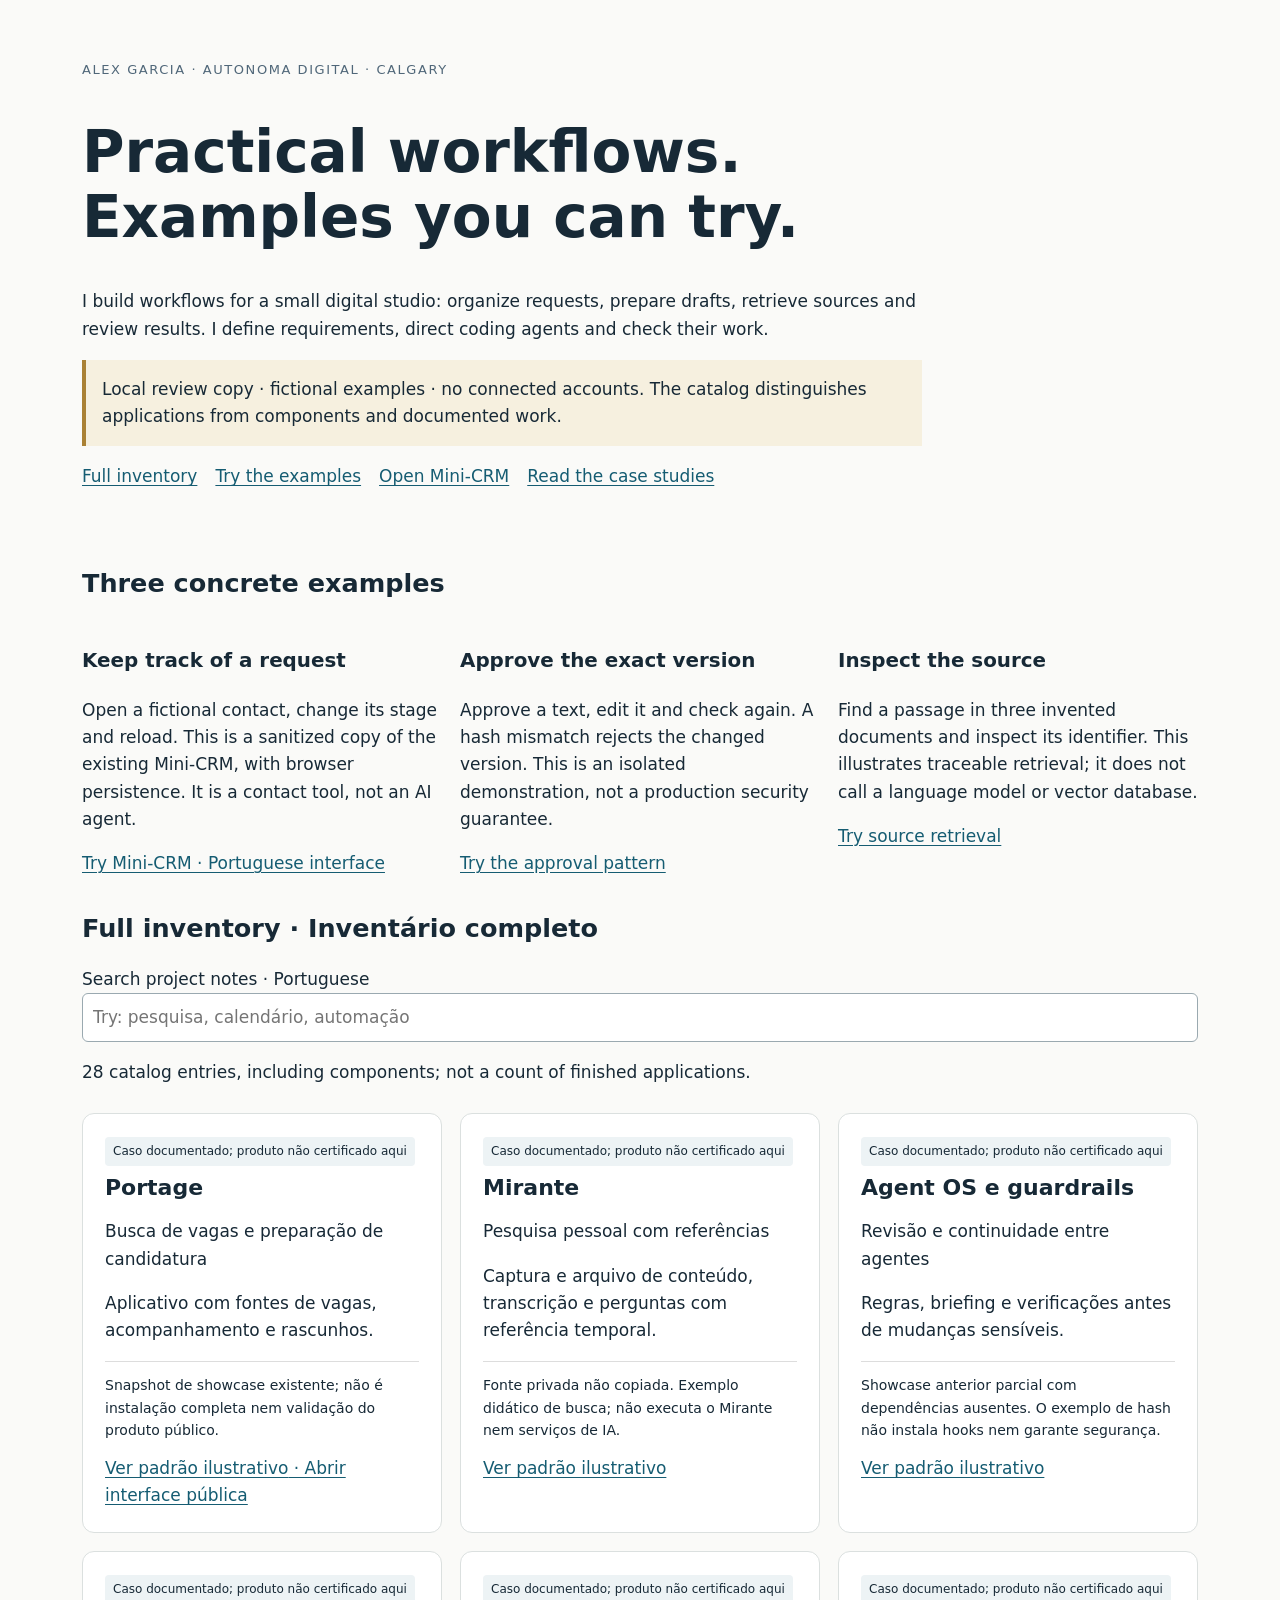
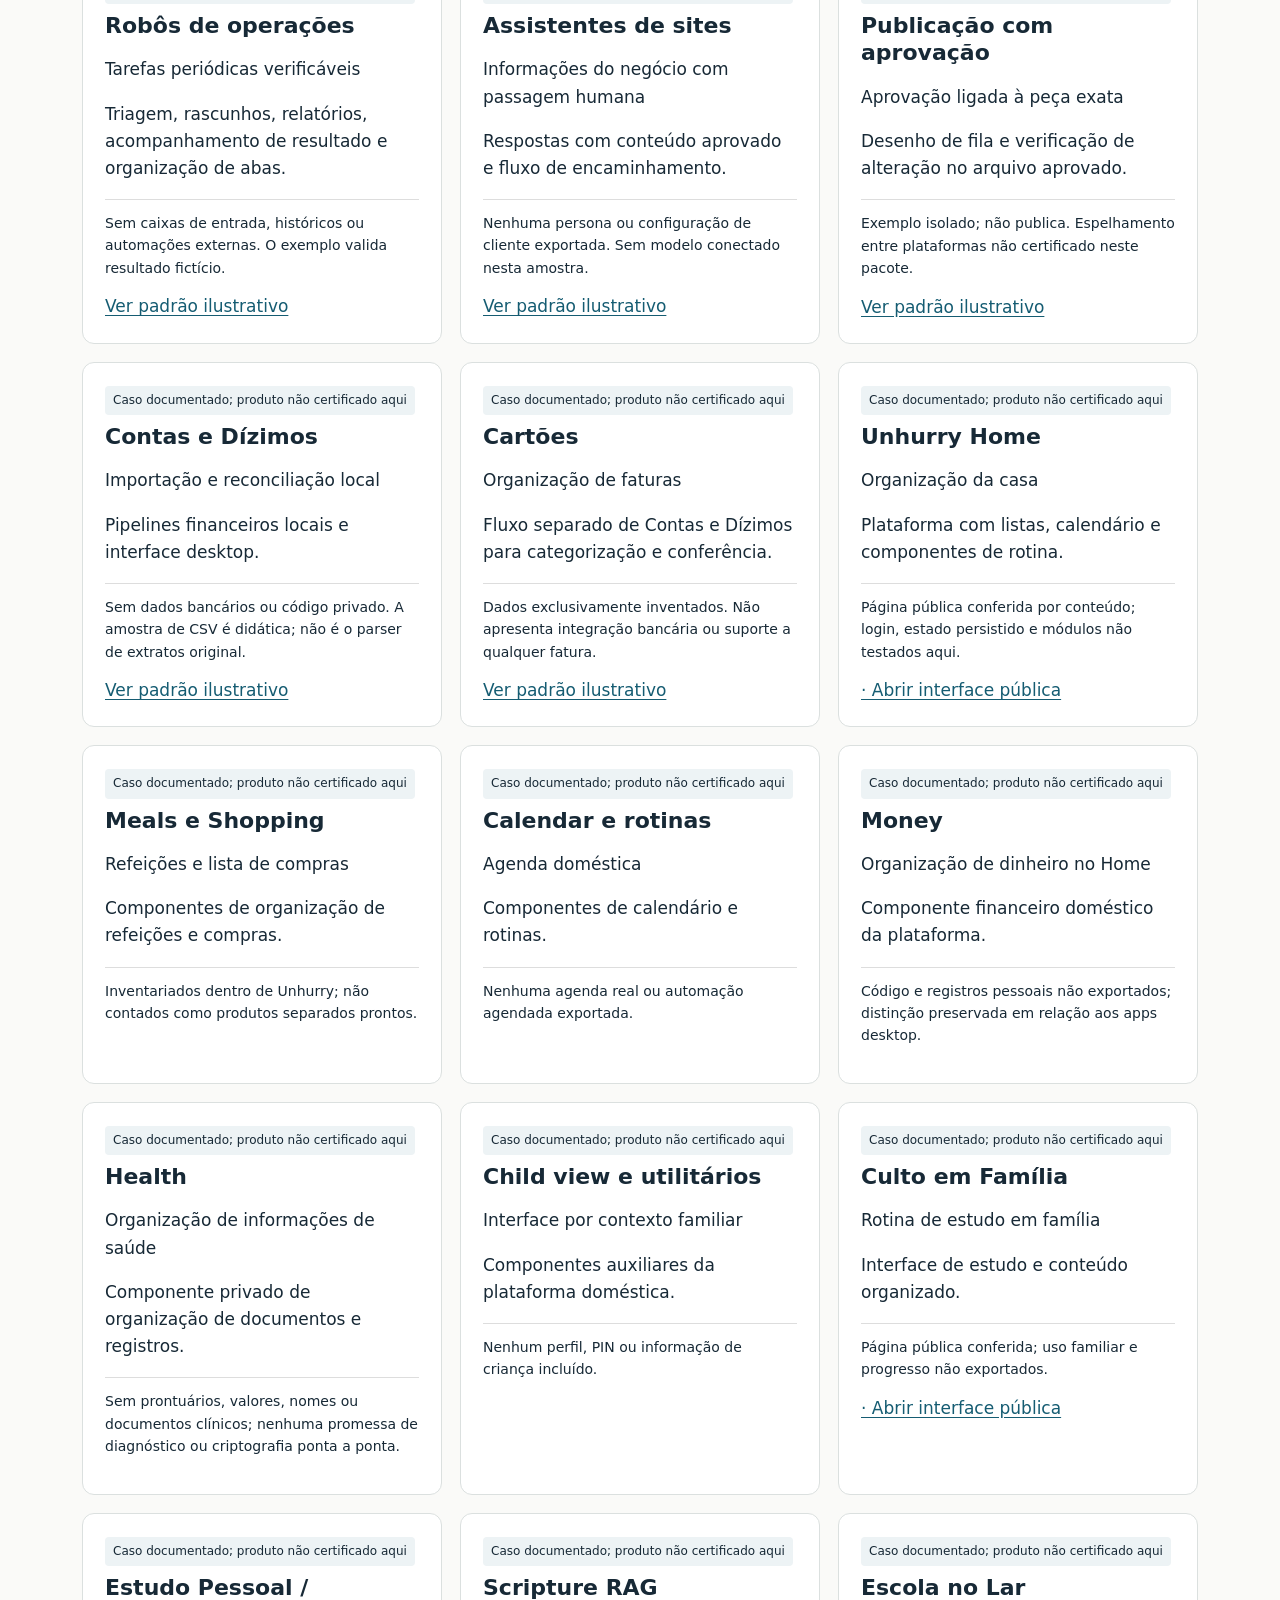
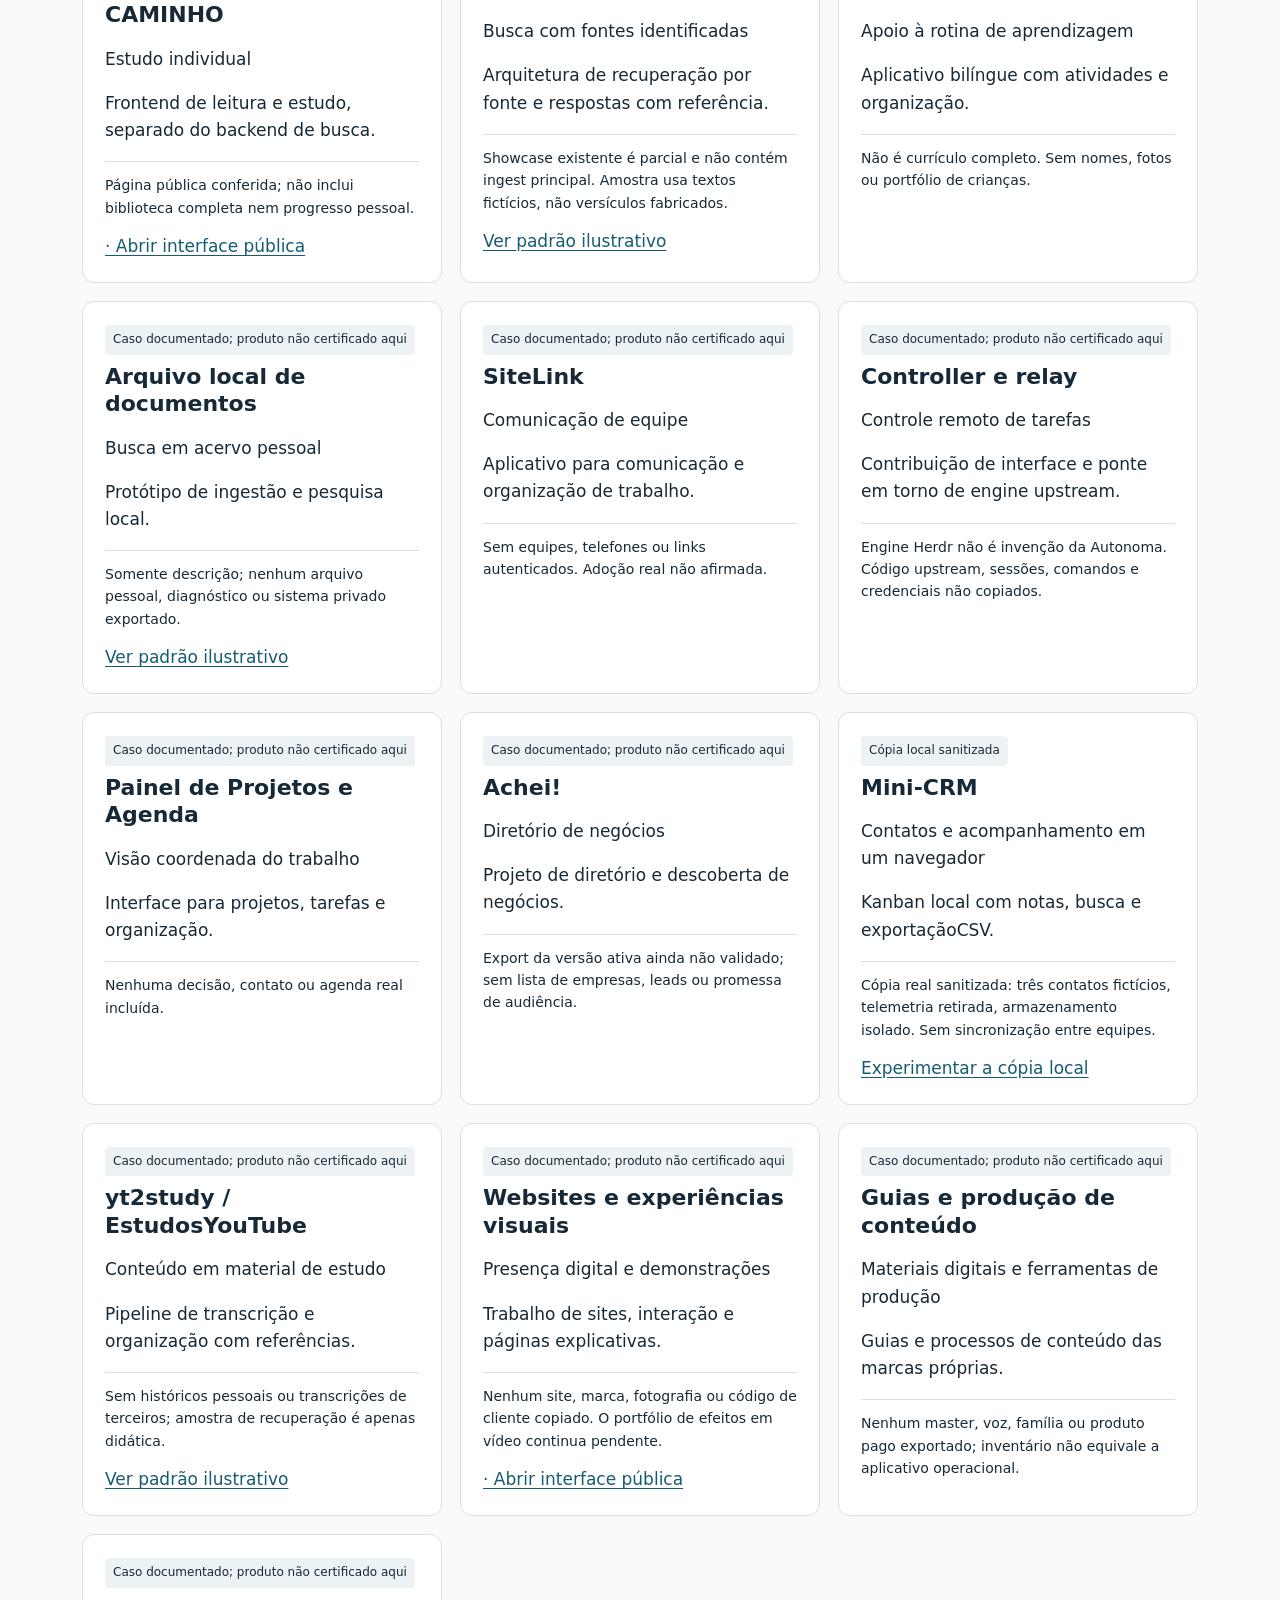
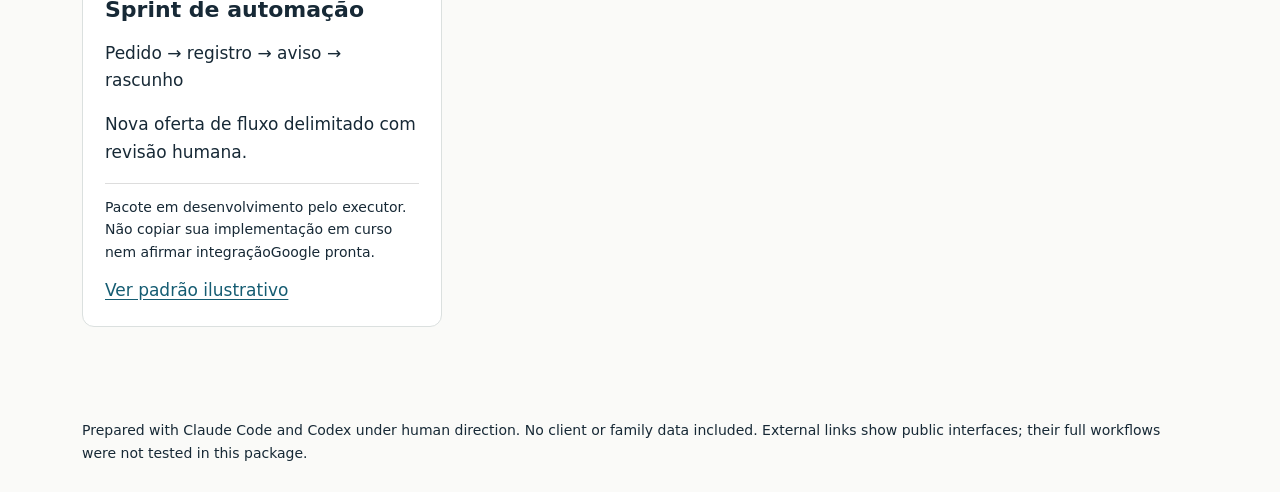
==== index.html @ f644d79d "feat: publish reviewed automation portfolio and fictional-data examples" ====
<!doctype html><html lang="en"><meta charset="utf-8"><meta name="viewport" content="width=device-width,initial-scale=1"><meta name="robots" content="noindex,nofollow"><title>Autonoma · Applied automation portfolio</title><link rel="stylesheet" href="style.css"><header><div class="eyebrow">Alex Garcia · Autonoma Digital · Calgary</div><h1>Practical workflows. Examples you can try.</h1><p>I build workflows for a small digital studio: organize requests, prepare drafts, retrieve sources and review results. I define requirements, direct coding agents and check their work.</p><p class="notice">Local review copy · fictional examples · no connected accounts. The catalog distinguishes applications from components and documented work.</p><nav><a href="#projetos">Full inventory</a><a href="demos/index.html">Try the examples</a><a href="demos/mini-crm/index.html">Open Mini-CRM</a><a href="README.md">Read the case studies</a></nav></header><main><section><h2>Three concrete examples</h2><div class="grid"><div><h3>Keep track of a request</h3><p>Open a fictional contact, change its stage and reload. This is a sanitized copy of the existing Mini-CRM, with browser persistence. It is a contact tool, not an AI agent.</p><a href="demos/mini-crm/index.html">Try Mini-CRM · Portuguese interface</a></div><div><h3>Approve the exact version</h3><p>Approve a text, edit it and check again. A hash mismatch rejects the changed version. This is an isolated demonstration, not a production security guarantee.</p><a href="demos/index.html#approval">Try the approval pattern</a></div><div><h3>Inspect the source</h3><p>Find a passage in three invented documents and inspect its identifier. This illustrates traceable retrieval; it does not call a language model or vector database.</p><a href="demos/index.html#retrieval">Try source retrieval</a></div></div></section><section id="projetos"><h2>Full inventory · Inventário completo</h2><label>Search project notes · Portuguese<input id="search" type="search" placeholder="Try: pesquisa, calendário, automação"></label><p id="count" aria-live="polite"></p><div id="cards" class="grid"></div></section></main><footer>Prepared with Claude Code and Codex under human direction. No client or family data included. External links show public interfaces; their full workflows were not tested in this package.</footer><script src="projects.js"></script><script>const box=document.getElementById('cards');function render(){const q=document.getElementById('search').value.toLocaleLowerCase();const rows=PROJECTS.filter(p=>JSON.stringify(p).toLocaleLowerCase().includes(q));box.replaceChildren();for(const p of rows){const a=document.createElement('article');const badge=document.createElement('span');badge.className='badge';badge.textContent=p.status;a.append(badge);const h=document.createElement('h2');h.textContent=p.name;a.append(h);for(const txt of [p.job,p.description]){const el=document.createElement('p');el.textContent=txt;a.append(el)}const lim=document.createElement('p');lim.className='limit';lim.textContent=p.limit;a.append(lim);if(p.demo){const l=document.createElement('a');l.href=p.demo==='mini-crm'?'demos/mini-crm/index.html':'demos/index.html#'+p.demo;l.textContent=p.demo==='mini-crm'?'Experimentar a cópia local':'Ver padrão ilustrativo';a.append(l)}if(p.url){const l=document.createElement('a');l.href=p.url;l.rel='noopener noreferrer';l.target='_blank';l.textContent=' · Abrir interface pública';a.append(l)}box.append(a)}document.getElementById('count').textContent=rows.length+' catalog entries, including components; not a count of finished applications.'}document.getElementById('search').addEventListener('input',render);render();</script></html>
---- style.css ----
*{box-sizing:border-box}body{margin:0;background:#fafaf8;color:#172936;font:17px/1.6 system-ui,sans-serif}header,main,footer{max-width:1160px;margin:auto;padding:28px 22px}header{padding-top:60px}h1{font-size:clamp(32px,6vw,58px);line-height:1.12;max-width:900px}h2{line-height:1.25}p{max-width:840px}.eyebrow{color:#506779;text-transform:uppercase;letter-spacing:.12em;font-size:13px}.notice{padding:16px;border-left:4px solid #aa8134;background:#f6f0df}nav{display:flex;flex-wrap:wrap;gap:18px}a{color:#155c72;text-underline-offset:3px}button,input,select,textarea{font:inherit}input,textarea,select{width:100%;padding:10px;border:1px solid #9aa9b0;border-radius:6px}button{padding:10px 16px;border:1px solid #365f72;background:white;border-radius:6px;cursor:pointer}button:hover{background:#eff6f8}button:focus-visible,a:focus-visible{outline:3px solid #c1923d;outline-offset:3px}.grid{display:grid;grid-template-columns:repeat(auto-fit,minmax(min(100%,310px),1fr));gap:18px;margin:26px 0}article{padding:22px;border:1px solid #dbe0df;border-radius:12px;background:#fff}article h2{font-size:22px;margin:8px 0}small,.muted{color:#50636c}.badge{font-size:12px;border-radius:4px;background:#edf3f5;padding:5px 8px;display:inline-block}.limit{font-size:14px;border-top:1px solid #ddd;padding-top:12px}pre{white-space:pre-wrap;overflow-wrap:anywhere;padding:18px;background:#edf2f1;border-radius:8px;font-size:14px}label{display:block;margin:14px 0}section{margin-bottom:36px}footer{font-size:14px}
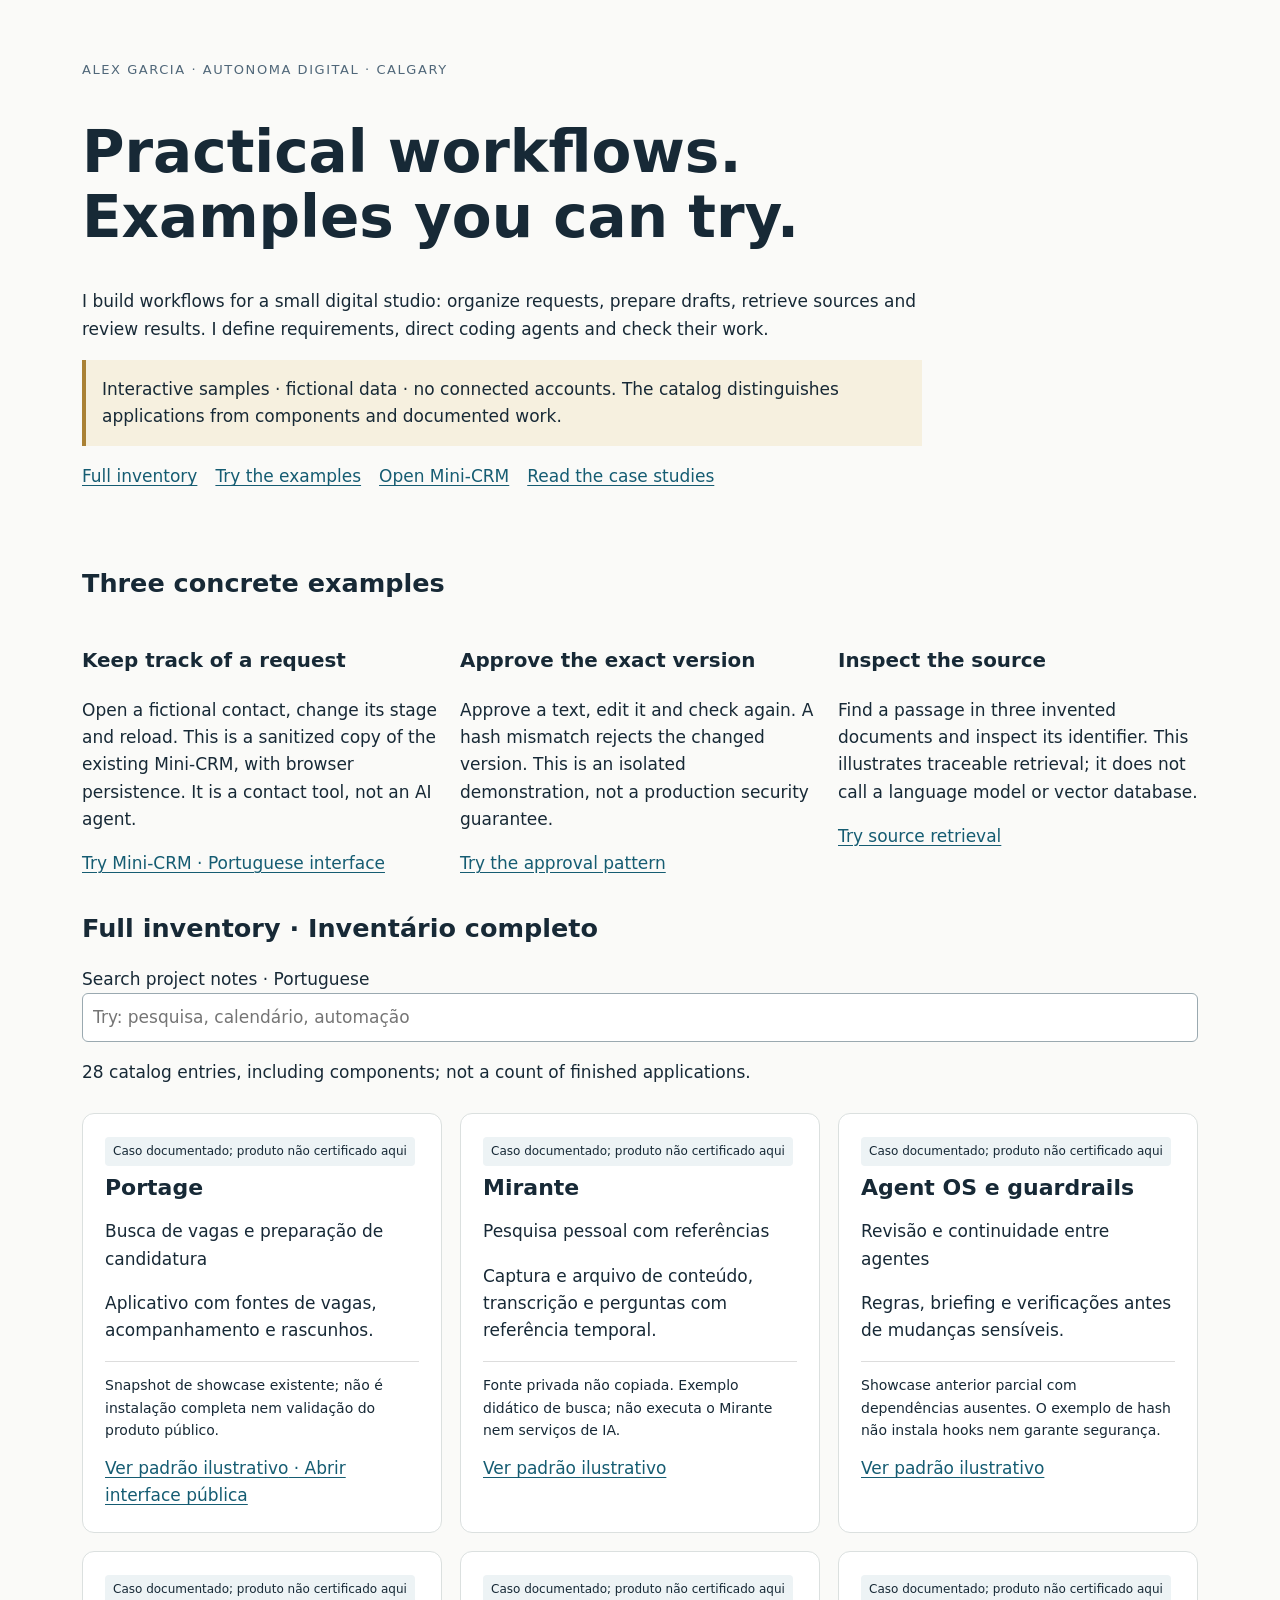
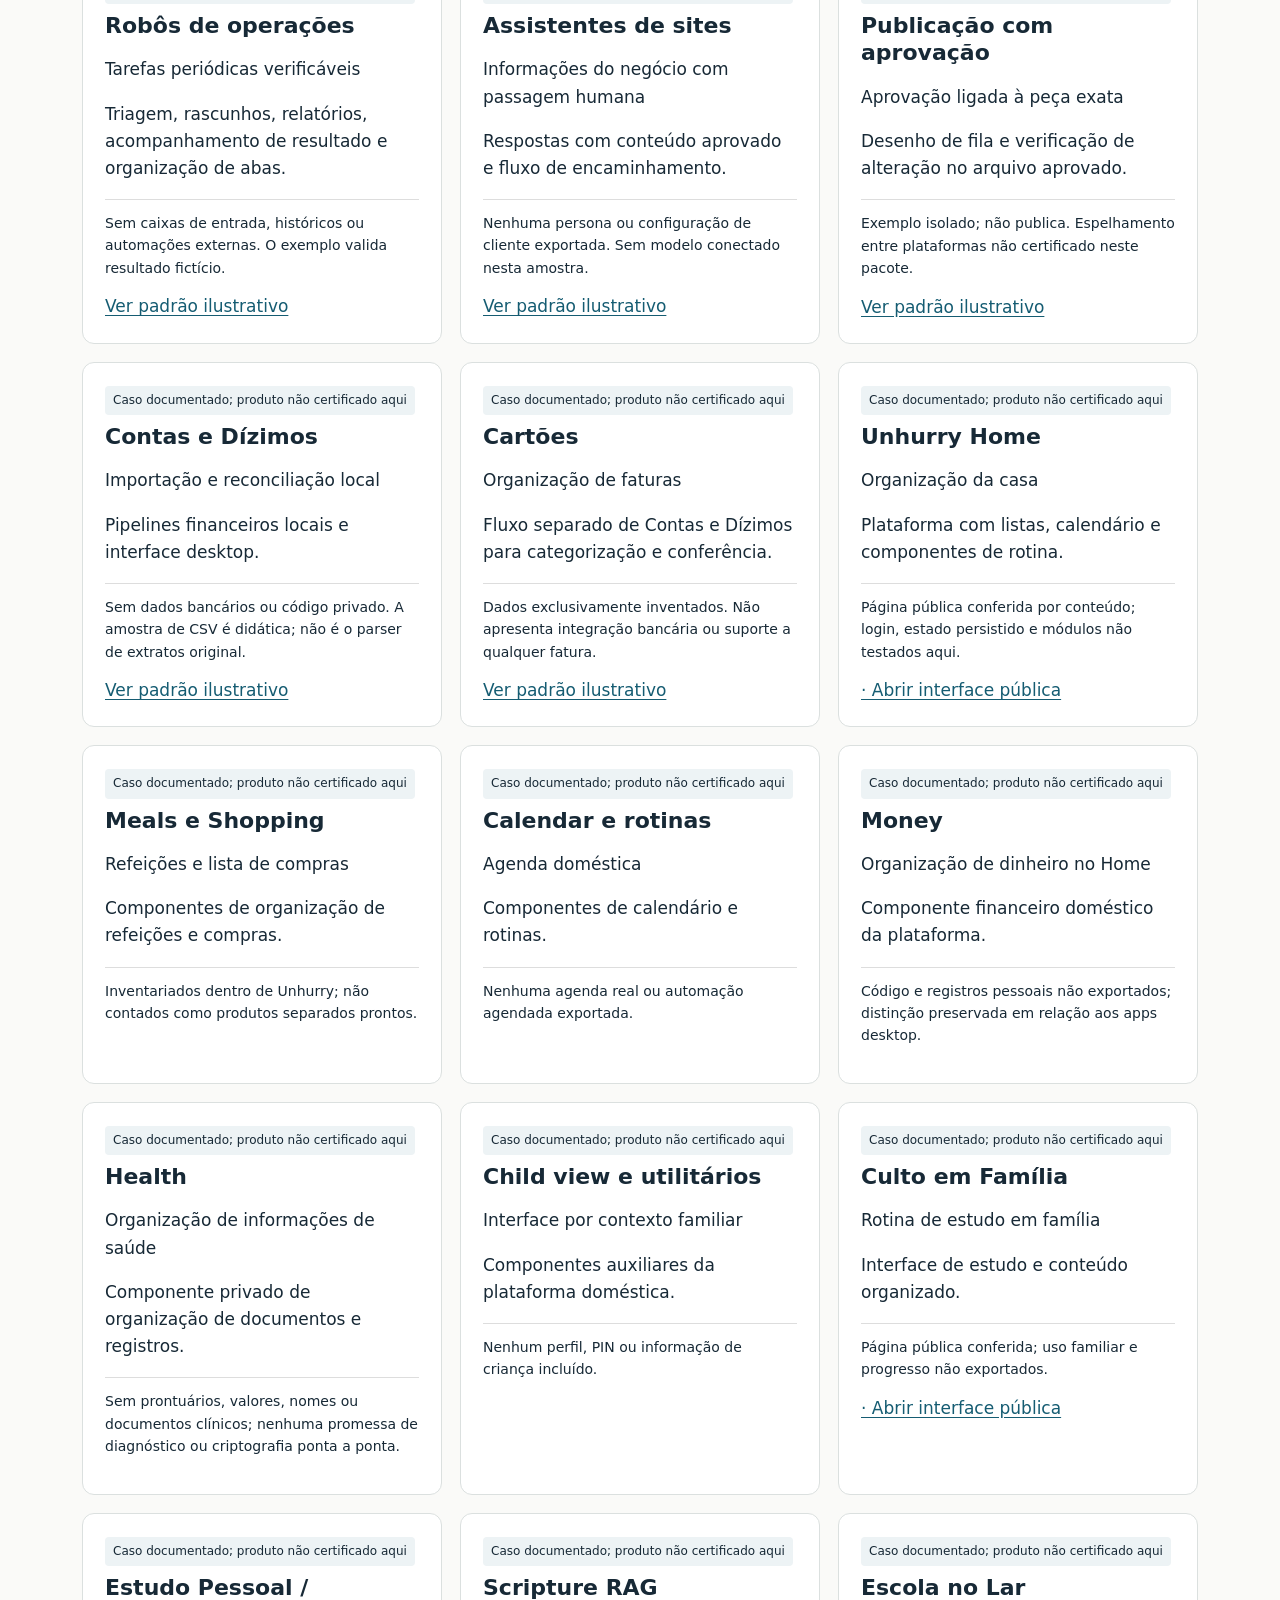
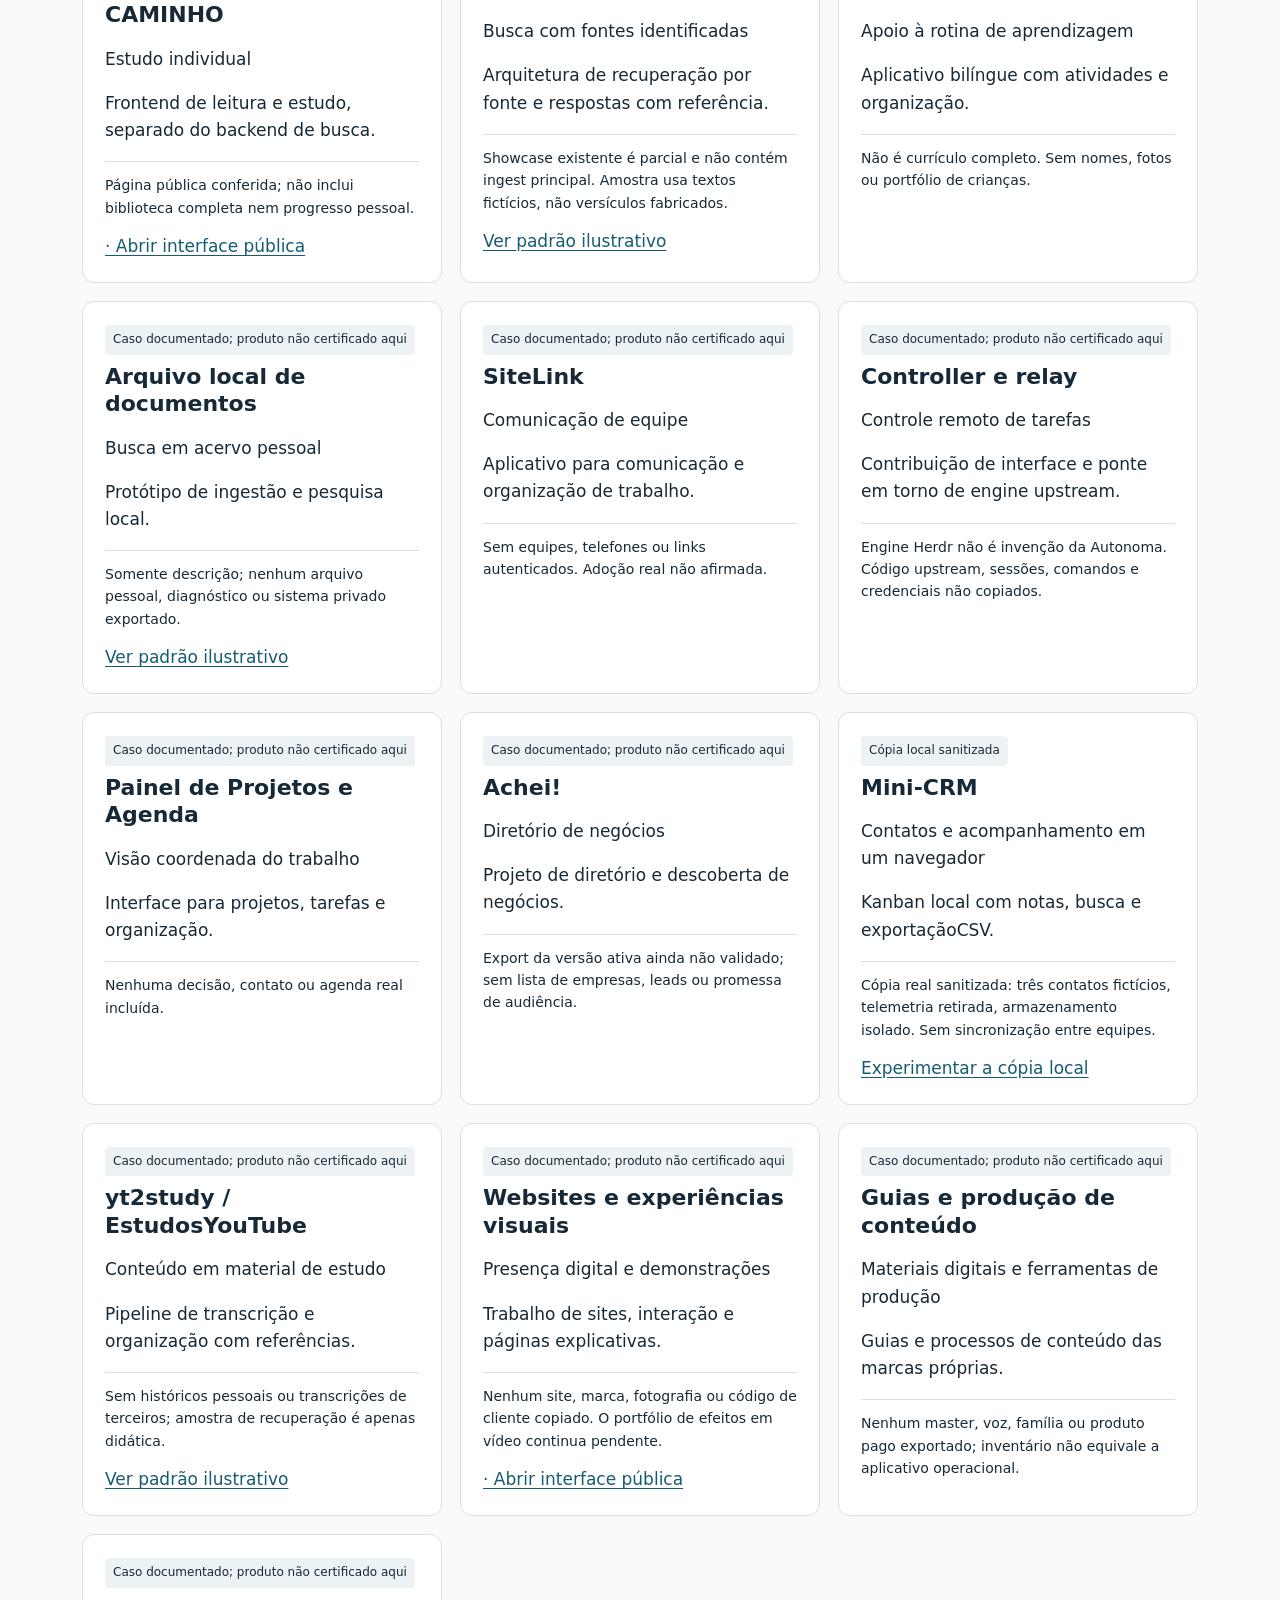
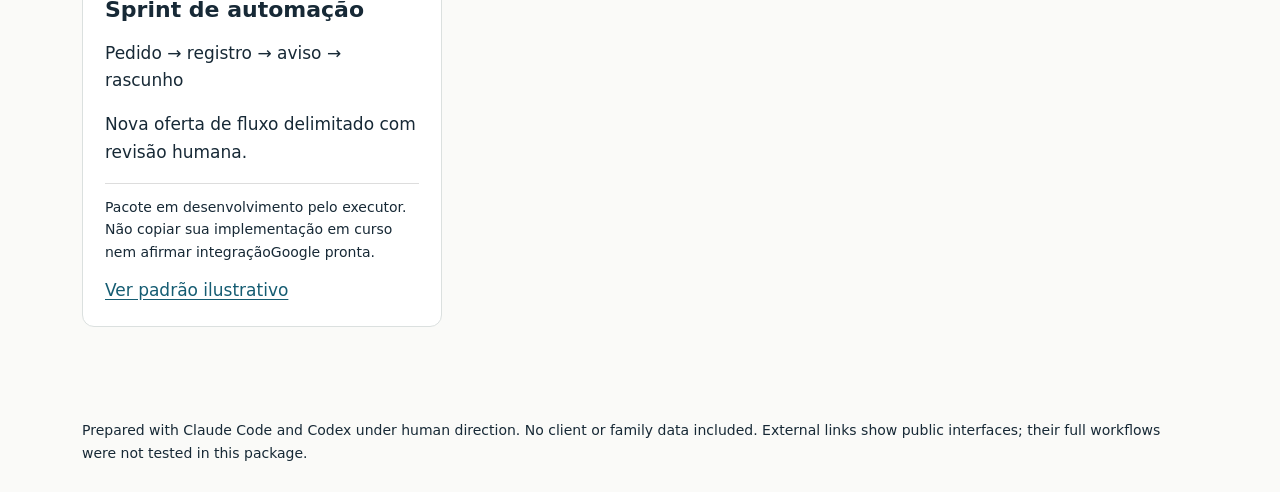
==== commit db2cc967: "fix: finalize public portfolio labels and case-study link" ====
--- a/index.html
+++ b/index.html
@@ -1 +1 @@
-<!doctype html><html lang="en"><meta charset="utf-8"><meta name="viewport" content="width=device-width,initial-scale=1"><meta name="robots" content="noindex,nofollow"><title>Autonoma · Applied automation portfolio</title><link rel="stylesheet" href="style.css"><header><div class="eyebrow">Alex Garcia · Autonoma Digital · Calgary</div><h1>Practical workflows. Examples you can try.</h1><p>I build workflows for a small digital studio: organize requests, prepare drafts, retrieve sources and review results. I define requirements, direct coding agents and check their work.</p><p class="notice">Local review copy · fictional examples · no connected accounts. The catalog distinguishes applications from components and documented work.</p><nav><a href="#projetos">Full inventory</a><a href="demos/index.html">Try the examples</a><a href="demos/mini-crm/index.html">Open Mini-CRM</a><a href="README.md">Read the case studies</a></nav></header><main><section><h2>Three concrete examples</h2><div class="grid"><div><h3>Keep track of a request</h3><p>Open a fictional contact, change its stage and reload. This is a sanitized copy of the existing Mini-CRM, with browser persistence. It is a contact tool, not an AI agent.</p><a href="demos/mini-crm/index.html">Try Mini-CRM · Portuguese interface</a></div><div><h3>Approve the exact version</h3><p>Approve a text, edit it and check again. A hash mismatch rejects the changed version. This is an isolated demonstration, not a production security guarantee.</p><a href="demos/index.html#approval">Try the approval pattern</a></div><div><h3>Inspect the source</h3><p>Find a passage in three invented documents and inspect its identifier. This illustrates traceable retrieval; it does not call a language model or vector database.</p><a href="demos/index.html#retrieval">Try source retrieval</a></div></div></section><section id="projetos"><h2>Full inventory · Inventário completo</h2><label>Search project notes · Portuguese<input id="search" type="search" placeholder="Try: pesquisa, calendário, automação"></label><p id="count" aria-live="polite"></p><div id="cards" class="grid"></div></section></main><footer>Prepared with Claude Code and Codex under human direction. No client or family data included. External links show public interfaces; their full workflows were not tested in this package.</footer><script src="projects.js"></script><script>const box=document.getElementById('cards');function render(){const q=document.getElementById('search').value.toLocaleLowerCase();const rows=PROJECTS.filter(p=>JSON.stringify(p).toLocaleLowerCase().includes(q));box.replaceChildren();for(const p of rows){const a=document.createElement('article');const badge=document.createElement('span');badge.className='badge';badge.textContent=p.status;a.append(badge);const h=document.createElement('h2');h.textContent=p.name;a.append(h);for(const txt of [p.job,p.description]){const el=document.createElement('p');el.textContent=txt;a.append(el)}const lim=document.createElement('p');lim.className='limit';lim.textContent=p.limit;a.append(lim);if(p.demo){const l=document.createElement('a');l.href=p.demo==='mini-crm'?'demos/mini-crm/index.html':'demos/index.html#'+p.demo;l.textContent=p.demo==='mini-crm'?'Experimentar a cópia local':'Ver padrão ilustrativo';a.append(l)}if(p.url){const l=document.createElement('a');l.href=p.url;l.rel='noopener noreferrer';l.target='_blank';l.textContent=' · Abrir interface pública';a.append(l)}box.append(a)}document.getElementById('count').textContent=rows.length+' catalog entries, including components; not a count of finished applications.'}document.getElementById('search').addEventListener('input',render);render();</script></html>+<!doctype html><html lang="en"><meta charset="utf-8"><meta name="viewport" content="width=device-width,initial-scale=1"><meta name="robots" content="index,follow"><title>Autonoma · Applied automation portfolio</title><link rel="stylesheet" href="style.css"><header><div class="eyebrow">Alex Garcia · Autonoma Digital · Calgary</div><h1>Practical workflows. Examples you can try.</h1><p>I build workflows for a small digital studio: organize requests, prepare drafts, retrieve sources and review results. I define requirements, direct coding agents and check their work.</p><p class="notice">Interactive samples · fictional data · no connected accounts. The catalog distinguishes applications from components and documented work.</p><nav><a href="#projetos">Full inventory</a><a href="demos/index.html">Try the examples</a><a href="demos/mini-crm/index.html">Open Mini-CRM</a><a href="https://github.com/laneatdavid-hash/autonoma-portfolio#readme">Read the case studies</a></nav></header><main><section><h2>Three concrete examples</h2><div class="grid"><div><h3>Keep track of a request</h3><p>Open a fictional contact, change its stage and reload. This is a sanitized copy of the existing Mini-CRM, with browser persistence. It is a contact tool, not an AI agent.</p><a href="demos/mini-crm/index.html">Try Mini-CRM · Portuguese interface</a></div><div><h3>Approve the exact version</h3><p>Approve a text, edit it and check again. A hash mismatch rejects the changed version. This is an isolated demonstration, not a production security guarantee.</p><a href="demos/index.html#approval">Try the approval pattern</a></div><div><h3>Inspect the source</h3><p>Find a passage in three invented documents and inspect its identifier. This illustrates traceable retrieval; it does not call a language model or vector database.</p><a href="demos/index.html#retrieval">Try source retrieval</a></div></div></section><section id="projetos"><h2>Full inventory · Inventário completo</h2><label>Search project notes · Portuguese<input id="search" type="search" placeholder="Try: pesquisa, calendário, automação"></label><p id="count" aria-live="polite"></p><div id="cards" class="grid"></div></section></main><footer>Prepared with Claude Code and Codex under human direction. No client or family data included. External links show public interfaces; their full workflows were not tested in this package.</footer><script src="projects.js"></script><script>const box=document.getElementById('cards');function render(){const q=document.getElementById('search').value.toLocaleLowerCase();const rows=PROJECTS.filter(p=>JSON.stringify(p).toLocaleLowerCase().includes(q));box.replaceChildren();for(const p of rows){const a=document.createElement('article');const badge=document.createElement('span');badge.className='badge';badge.textContent=p.status;a.append(badge);const h=document.createElement('h2');h.textContent=p.name;a.append(h);for(const txt of [p.job,p.description]){const el=document.createElement('p');el.textContent=txt;a.append(el)}const lim=document.createElement('p');lim.className='limit';lim.textContent=p.limit;a.append(lim);if(p.demo){const l=document.createElement('a');l.href=p.demo==='mini-crm'?'demos/mini-crm/index.html':'demos/index.html#'+p.demo;l.textContent=p.demo==='mini-crm'?'Experimentar a cópia local':'Ver padrão ilustrativo';a.append(l)}if(p.url){const l=document.createElement('a');l.href=p.url;l.rel='noopener noreferrer';l.target='_blank';l.textContent=' · Abrir interface pública';a.append(l)}box.append(a)}document.getElementById('count').textContent=rows.length+' catalog entries, including components; not a count of finished applications.'}document.getElementById('search').addEventListener('input',render);render();</script></html>
